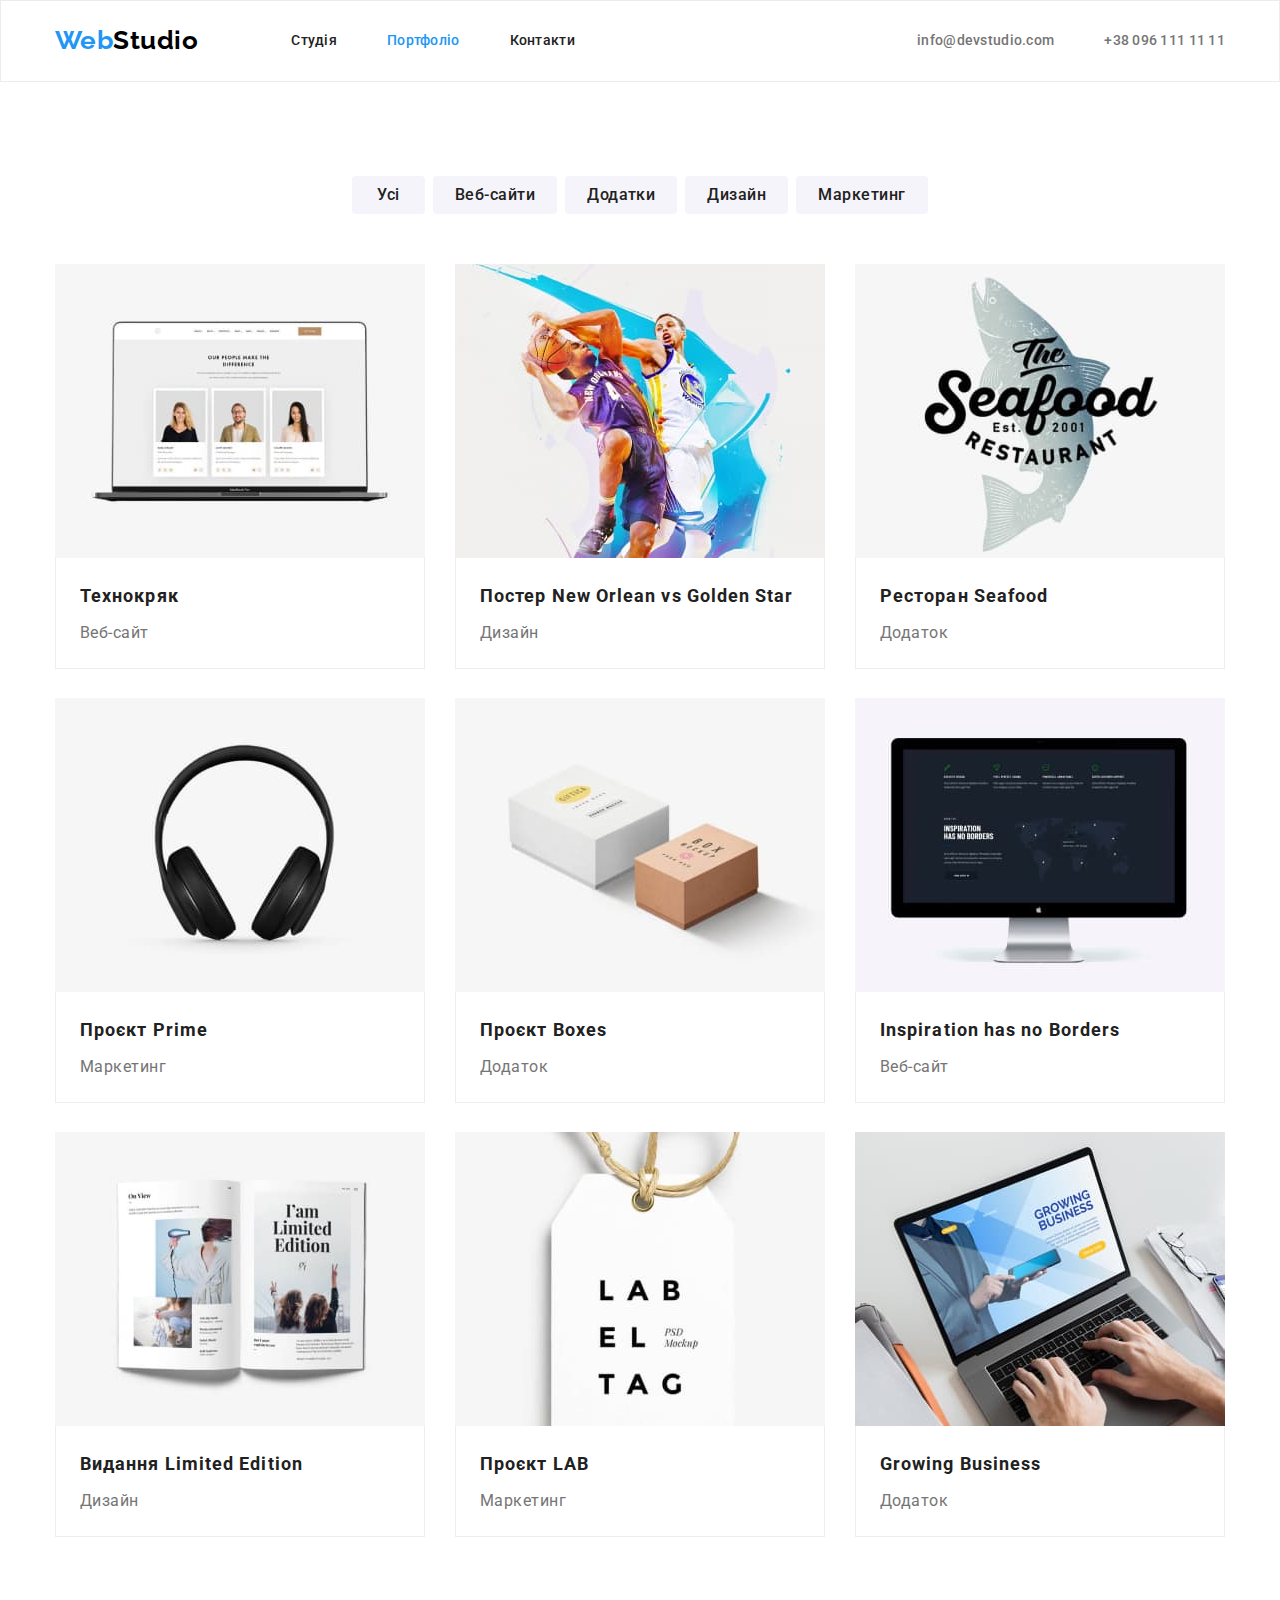
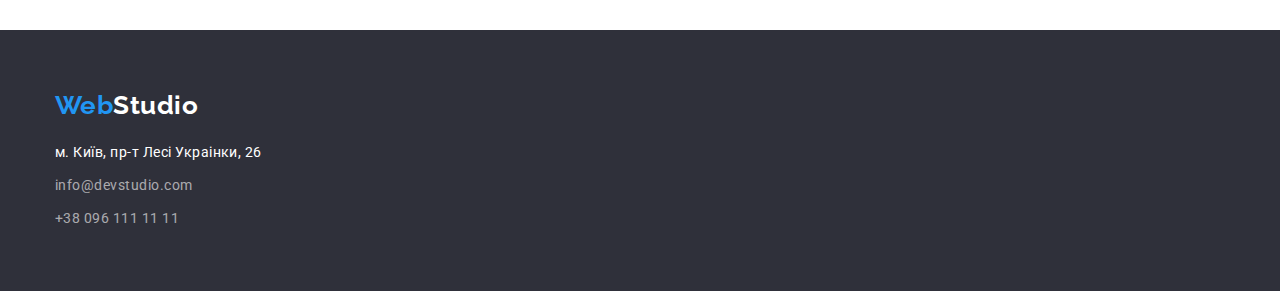
==== portfolio.html @ b3b98d6d "Initial commit" ====
<!DOCTYPE html>
<html lang="uk">
  <head>
    <meta charset="UTF-8" />
    <meta http-equiv="X-UA-Compatible" content="IE=edge" />
    <meta name="viewport" content="width=device-width, initial-scale=1.0" />
    <title>Document</title>
    <link rel="preconnect" href="https://fonts.googleapis.com" />
    <link rel="preconnect" href="https://fonts.gstatic.com" crossorigin />
    <link rel="preconnect" href="https://fonts.googleapis.com" />
    <link rel="preconnect" href="https://fonts.gstatic.com" crossorigin />
    <link href="https://fonts.googleapis.com/css2?family=Raleway:wght@700&family=Roboto:wght@400;500;700;900&display=swap" rel="stylesheet" />
    <link
      rel="stylesheet"
      href="https://cdnjs.cloudflare.com/ajax/libs/modern-normalize/1.1.0/modern-normalize.min.css"
      integrity="sha512-wpPYUAdjBVSE4KJnH1VR1HeZfpl1ub8YT/NKx4PuQ5NmX2tKuGu6U/JRp5y+Y8XG2tV+wKQpNHVUX03MfMFn9Q=="
      crossorigin="anonymous"
      referrerpolicy="no-referrer"
    />
    <link rel="stylesheet" href="./css/styles.css" />
  </head>
  <body>
    <header class="header">
      <div class="container row">
        <nav class="nav row">
          <a href="./index.html" class="logo"><span class="logo web">Web</span>Studio</a>
          <ul class="nav list">
            <li class="nav-items"><a href="./index.html" class="nav-link">Студія</a></li>
            <li class="nav-items"><a href="./portfolio.html" class="nav-link current">Портфоліо</a></li>
            <li class="nav-items"><a href="#" class="nav-link">Контакти</a></li>
          </ul>
        </nav>
        <ul class="connection list">
          <li class="connection-items"><a href="mailto:info@devstudio.com" class="connection-link">info@devstudio.com</a></li>
          <li class="connection-items"><a href="tel:+380961111111" class="connection-link">+38 096 111 11 11</a></li>
        </ul>
      </div>
    </header>
    <main class="portfolio-main">
      <section class="filters section">
        <div class="container">
          <h1 class="visually-hidden">Портфоліо</h1>
          <ul class="filters list">
            <li class="items-btn"><button type="button" class="filters-btn all">Усі</button></li>
            <li class="items-btn"><button type="button" class="filters-btn">Веб-сайти</button></li>
            <li class="items-btn"><button type="button" class="filters-btn">Додатки</button></li>
            <li class="items-btn"><button type="button" class="filters-btn">Дизайн</button></li>
            <li class="items-btn"><button type="button" class="filters-btn">Маркетинг</button></li>
          </ul>
          <ul class="project list">
            <li class="items">
              <a href="#" target="_blank" rel="noopener noreferrer" class="link"
                ><img src="./images/portfolio/img.jpg" alt="Веб-сайт" width="370" height="294" class="project-img" />
                <div class="caption-box"> <h2 class="caption">Технокряк</h2> <p class="text">Веб-сайт</p></div></a
              ></li
            >
            <li class="items"
              ><a href="#" target="_blank" rel="noopener noreferrer" class="link"
                ><img src="./images/portfolio/img1.jpg" alt="Дізайн" width="370" height="294" class="project-img" />
                <div class="caption-box"><h2 class="caption">Постер New Orlean vs Golden Star</h2> <p class="text">Дизайн</p></div></a
              ></li
            >
            <li class="items"
              ><a href="#" target="_blank" rel="noopener noreferrer" class="link"
                ><img src="./images/portfolio/img2.jpg" alt="Додаток" width="370" height="294" class="project-img" />
                <div class="caption-box"><h2 class="caption">Ресторан Seafood</h2> <p class="text">Додаток</p></div></a
              ></li
            >
            <li class="items"
              ><a href="#" target="_blank" rel="noopener noreferrer" class="link"
                ><img src="./images/portfolio/img3.jpg" alt="Маркетинг" width="370" height="294" class="project-img" />
                <div class="caption-box"><h2 class="caption">Проєкт Prime</h2> <p class="text">Маркетинг</p></div></a
              ></li
            >
            <li class="items"
              ><a href="#" target="_blank" rel="noopener noreferrer" class="link"
                ><img src="./images/portfolio/img4.jpg" alt="Додаток" width="370" height="294" class="project-img" />
                <div class="caption-box"> <h2 class="caption">Проєкт Boxes</h2> <p class="text">Додаток</p></div></a
              ></li
            >
            <li class="items"
              ><a href="#" target="_blank" rel="noopener noreferrer" class="link"
                ><img src="./images/portfolio/img5.jpg" alt="Веб-сайт" width="370" height="294" class="project-img" />
                <div class="caption-box"> <h2 class="caption">Inspiration has no Borders</h2> <p class="text">Веб-сайт</p></div></a
              ></li
            >
            <li class="items"
              ><a href="#" target="_blank" rel="noopener noreferrer" class="link"
                ><img src="./images/portfolio/img6.jpg" alt="Дізайн" width="370" height="294" class="project-img" />
                <div class="caption-box"> <h2 class="caption">Видання Limited Edition</h2> <p class="text">Дизайн</p></div></a
              ></li
            >
            <li class="items"
              ><a href="#" target="_blank" rel="noopener noreferrer" class="link"
                ><img src="./images/portfolio/img7.jpg" alt="Маркетинг" width="370" height="294" class="project-img" />
                <div class="caption-box"> <h2 class="caption">Проєкт LAB</h2> <p class="text">Маркетинг</p></div></a
              ></li
            >
            <li class="items"
              ><a href="#" target="_blank" rel="noopener noreferrer" class="link"
                ><img src="./images/portfolio/img8.jpg" alt="Додаток" width="370" height="294" class="project-img" />
                <div class="caption-box"> <h2 class="caption">Growing Business</h2> <p class="text">Додаток</p></div></a
              ></li
            >
          </ul>
        </div>
      </section>
    </main>
    <footer class="footer">
      <div class="container">
        <a href="./index.html" class="footer-logo"><span class="logo web">Web</span>Studio</a>
        <address class="address">
          <ul class="address list">
            <li class="address-items"
              ><a href="https://goo.gl/maps/CPtrU1FHBa2aNyZL9" target="_blank" rel="noopener noreferrer nofollow" class="map">м. Київ, пр-т Лесі Украінки, 26</a></li
            >
            <li class="address-items"><a href="mailto:info@devstudio.com" class="address-connection">info@devstudio.com</a></li>
            <li class="address-items"><a href="tel:+380961111111" class="address-connection">+38 096 111 11 11</a></li>
          </ul>
        </address>
      </div>
    </footer>
  </body>
</html>
---- css/styles.css ----
html {
    box-sizing: border-box;
}

*,
*::before,
*::after {
    box-sizing: inherit;
}


:root{
 /* Text colors */
--primary-text-color:#757575;
--title-text-color:#212121;
--accent-color:#2196F3;
--logo-color:#000000;
--header-line:#ECECEC;
--portfolio-line: #EEEEEE;
--footer-adres-color:rgba(255, 255, 255, 0.6);

    /* Background colors */
--primary-wite-color:#ffffff;
--main-block-color:#2F303A;
--secondary-bg-color:#F5F4FA;
--button-hover-bg:#188CE8;

}

.visually-hidden {
    position: absolute;
    white-space: nowrap;
    width: 1px;
    height: 1px;
    overflow: hidden;
    border: 0;
    padding: 0;
    clip: rect(0 0 0 0);
    clip-path: inset(50%);
    margin: -1px;
}
.section{
    padding-top: 94px;
    padding-bottom: 94px;
}
.container{
    width: 1200px;
    padding-left: 15px;
    padding-right: 15px;
    margin: 0 auto;

}
.list{
    list-style: none;
    margin: 0;
    padding: 0;
}
body{
    margin: 0;
    letter-spacing: 0.03em;
    font-family: 'Roboto', sans-serif;
    color: var(--primary-text-color);
    background-color:var(--primary-wite-color)
    
    
}

/* reset */
h1,h2,h3,h4,h5,h6,p{
    margin: 0;
}
img{
    display: block;
}
/* Header */
.header{
    border: 1px solid var(--header-line)
}
.row{
    display: flex;
    align-items:center;
}

a.logo{
    margin-right: 93px;
    padding-top: 24px;
    padding-bottom: 25px;
}
.nav.list{
    display: flex;
}
.nav-items:not(:last-child){
margin-right: 50px;
}
.logo{

    text-decoration: none;
   color: var(--logo-color); 
    font-family: 'Raleway',sans-serif;
    font-weight: 700;
    font-size: 26px;
    line-height: 1.19;
}
.web{
    color: var(--accent-color);
}   
.nav-link{
    display: block;
    padding-top: 32px;
    padding-bottom: 32px;

    text-decoration: none;
    color: var(--title-text-color);
    font-weight: 500;
    font-size: 14px;
        line-height: 1.14;
        letter-spacing: 0.02em;

}
.nav-link:hover,
.nav-link:focus {
    color: var(--accent-color);
}

.nav-link.current{
color: var(--accent-color);
}
.connection.list{
    display: flex;
    margin-left: auto;
 
}
.connection-link{
    display: block;
    padding-top: 32px;
    padding-bottom: 32px;

    text-decoration: none;
    color: var(--primary-text-color);
    font-weight: 500;
    font-size: 14px;
    line-height: 1.14;
    letter-spacing: 0.02em;
}
.connection-link:hover,
.connection-link:focus{
    color: var(--accent-color);
}
.connection-items:not(:last-child) {
    margin-right: 50px;
}

/* Hero */
.hero{
    background-color: var(--main-block-color);
    text-align: center;
    
}
.hero-box{
    padding-top: 200px;
    padding-bottom: 200px;
}
.hero-slogan{
    width: 700px;
    margin-left: auto;
    margin-right: auto;
    color: var(--primary-wite-color);
    font-weight: 900;
        font-size: 44px;
        line-height: 1.36;
        letter-spacing: 0.06em;
        text-transform: uppercase;
        margin-bottom: 30px;
}
.button-primary{
    min-width: 216px;
    height: 50px;
    padding: 10px 32px;
    border: transparent;
        box-shadow: 0px 4px 4px rgba(0, 0, 0, 0.15);
        border-radius: 4px;
    color: var(--primary-wite-color);
    background-color: var(--accent-color);
    cursor: pointer;
    font-family: inherit;
    font-weight: 700;
        font-size: 16px;
        line-height: 1.88;
        letter-spacing: 0.06em;
}
.button-primary:hover,
.button-primary:focus{
    background-color:var(--button-hover-bg)
}
/* Main */
.caption{
    color: var(--title-text-color);
}

.text{
    color: var(--primary-text-color);
}
.title{
    color: var(--title-text-color);
    font-weight: 700;
        font-size: 36px;
        line-height: 1.16;
        text-align: center;
}
.peculiarities.list{
    display: flex;
        justify-content: space-between;
}
.peculiarities-items:not(:last-child) {
    margin-right: 30px;
}
.peculiarities-items{
    width: 270px;
}

.peculiarities .caption {
    margin-bottom: 10px;
    font-weight: 700;
    font-size: 14px;
    line-height: 1.14;
    text-transform: uppercase;
}
.peculiarities .text{
        font-size: 14px;
        line-height: 1.71;
        
}
.work.section {
    padding-top: 0;
}
.work.list{
    display: flex;
        justify-content: space-between;
}
.work .title,
.command .title {
    margin-bottom: 50px;
}
.command.list{
    display: flex;
    justify-content:space-between;
}
.command {
    background-color: var(--secondary-bg-color);
}
.command-items{
    width: 270px;
    height: 368px;
    background-color: var(--primary-wite-color);
    box-shadow: 0px 1px 3px rgba(0, 0, 0, 0.12), 0px 1px 1px rgba(0, 0, 0, 0.14), 0px 2px 1px rgba(0, 0, 0, 0.2);
        border-radius: 0px 0px 4px 4px;
}
.command-items:not(:last-child) {
    margin-right: 30px;
}
.command .caption{
    margin-bottom: 10px;
    font-weight: 500;
        font-size: 16px;
        line-height: 1.18;
     text-align: center;
}
.command .text{
    font-size: 16px;
        line-height: 1.18;
     text-align: center;
}
.command-box{
    padding: 30px;
}

/* footer */
.footer{
    background-color: var(--main-block-color);
}
.footer{
    padding-top: 60px;
    padding-bottom: 60px;
}
.footer-logo{
    display: block;
    margin-bottom: 20px;
    text-decoration: none;
    color: var(--primary-wite-color);
    font-family: 'Raleway', sans-serif;
        font-weight: 700;
        font-size: 26px;
        line-height: 1.19;
}
.map{
    text-decoration: none;
    color: var(--primary-wite-color);
    font-size: 14px;
        line-height: 1.71;
}
.map:hover,
.map:focus{
color: var(--accent-color);
}
.address-connection{
    text-decoration: none;
color: var(--footer-adres-color);
font-size: 14px;
    line-height: 1.71;
}
.address-items:not(:last-child){
    margin-bottom: 9px;
}
.address{
    width: 230;
    height: 80;
    font-style: normal;
}

.address-connection:hover,
.address-connection:focus{
    color: var(--accent-color);
}
/* Portfolio */
.filters.list{
    display: flex;
    justify-content: center;
    margin-bottom: 50px;
}
.items-btn:not(:last-child) {
    margin-right: 8px;
   
}
.filters-btn{
    letter-spacing: 0.03em;
        min-height: 38px;
        padding: 6px 22px;
    cursor: pointer;
    color: var(--title-text-color);
    background-color: var(--secondary-bg-color);
    font-family: inherit;
    font-weight: 500;
        font-size: 16px;
        line-height: 1.62;
      text-align: center;
    border-radius: 4px;
    border: transparent;

}
.filters-btn:hover,
.filters-btn:focus{
    color: var(--primary-wite-color);
    background-color: var(--accent-color);
    box-shadow: 0px 3px 1px rgba(0, 0, 0, 0.1), 0px 1px 2px rgba(0, 0, 0, 0.08), 0px 2px 2px rgba(0, 0, 0, 0.12);
}
.all{
padding: 6px 25px;
}
.project.list{
    display: flex;
    flex-wrap: wrap;
    margin-bottom: -30px;
    margin-right: -30px;
}
.project .items{
width: 370px;
height: 404px;
margin-right: 30px;
margin-bottom: 30px;

}

.project .caption{
    margin-bottom: 4px;
font-weight: 700;
    font-size: 18px;
    line-height: 2;
     letter-spacing: 0.06em;
}
.caption-box{
    padding: 20px 24px;
    border-right-width: 1px;
        border-right-style: solid;
        border-right-color: var(--portfolio-line);
    
        border-bottom-width: 1px;
        border-bottom-style: solid;
        border-bottom-color: var(--portfolio-line);
    
        border-left-width: 1px;
        border-left-style: solid;
        border-left-color: var(--portfolio-line);
}

.project .text{
font-size: 16px;
    line-height: 1.88;
}
.project .link{
    text-decoration: none;
}
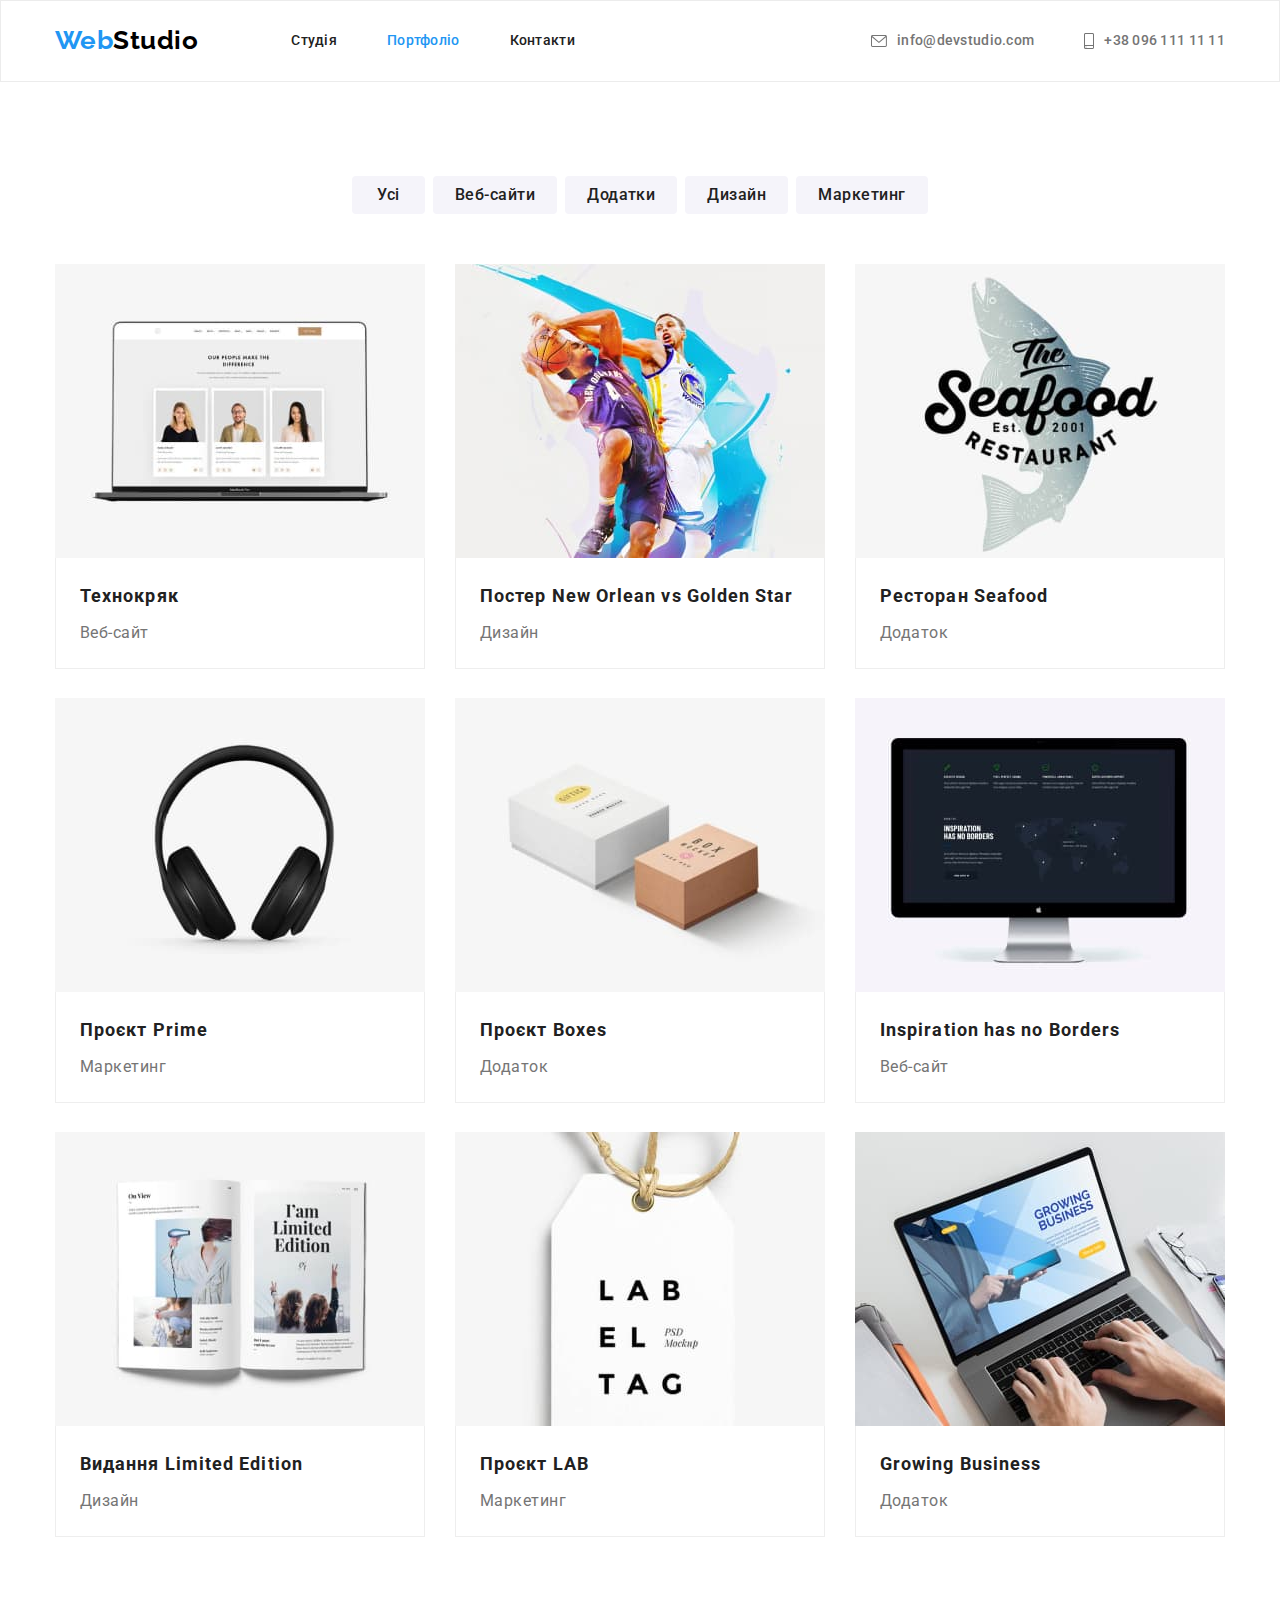
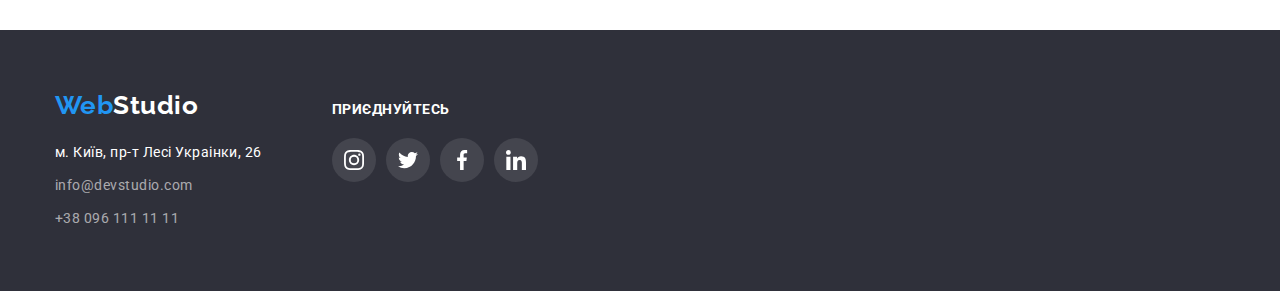
==== commit eb2a9c1d: "completed homework" ====
--- a/portfolio.html
+++ b/portfolio.html
@@ -31,8 +31,17 @@
           </ul>
         </nav>
         <ul class="connection list">
-          <li class="connection-items"><a href="mailto:info@devstudio.com" class="connection-link">info@devstudio.com</a></li>
-          <li class="connection-items"><a href="tel:+380961111111" class="connection-link">+38 096 111 11 11</a></li>
+          <li class="connection-items"
+            ><a href="mailto:info@devstudio.com" class="connection-link"
+              ><svg class="connection-icons" width="16" height="12">
+                <use href="./images/icons.svg#envelope"></use></svg>info@devstudio.com</a
+            ></li
+          >
+          <li class="connection-items"
+            ><a href="tel:+380961111111" class="connection-link"
+              ><svg class="connection-icons" width="10" height="16">
+                <use href="./images/icons.svg#smartphone"></use></svg>+38 096 111 11 11</a></li
+          >
         </ul>
       </div>
     </header>
@@ -108,16 +117,39 @@
     </main>
     <footer class="footer">
       <div class="container">
-        <a href="./index.html" class="footer-logo"><span class="logo web">Web</span>Studio</a>
-        <address class="address">
-          <ul class="address list">
-            <li class="address-items"
-              ><a href="https://goo.gl/maps/CPtrU1FHBa2aNyZL9" target="_blank" rel="noopener noreferrer nofollow" class="map">м. Київ, пр-т Лесі Украінки, 26</a></li
-            >
-            <li class="address-items"><a href="mailto:info@devstudio.com" class="address-connection">info@devstudio.com</a></li>
-            <li class="address-items"><a href="tel:+380961111111" class="address-connection">+38 096 111 11 11</a></li>
+        <div class="adres-box">
+          <a href="./index.html" class="footer-logo"><span class="logo web">Web</span>Studio</a>
+          <address class="address">
+            <ul class="address list">
+              <li class="address-items"
+                ><a href="https://goo.gl/maps/CPtrU1FHBa2aNyZL9" target="_blank" rel="noopener noreferrer nofollow" class="map">м. Київ, пр-т Лесі Украінки, 26</a></li
+              >
+              <li class="address-items"><a href="mailto:info@devstudio.com" class="address-connection">info@devstudio.com</a></li>
+              <li class="address-items"><a href="tel:+380961111111" class="address-connection">+38 096 111 11 11</a></li>
+            </ul>
+          </address>
+        </div>
+        <div class="join-box">
+          <h2 class="join-title">Приєднуйтесь</h2>
+          <ul class="socials list">
+            <li class="join-items"
+              ><a class="join-link link" href="https://www.instagram.com" target="_blank" rel="noopener noreferrer nofollow" aria-label="instagram"
+                ><svg class="join-icon" width="20" height="20"><use href="./images/icons.svg#instagram"></use></svg></a
+            ></li>
+            <li class="join-items"
+              ><a class="join-link link" href="https://twitter.com" target="_blank" rel="noopener noreferrer nofollow" aria-label="twitter"
+                ><svg class="join-icon" width="20" height="20"><use href="./images/icons.svg#twitter"></use></svg></a
+            ></li>
+            <li class="join-items"
+              ><a class="join-link link" href="https://facebook.com" target="_blank" rel="noopener noreferrer nofollow" aria-label="facebook"
+                ><svg class="join-icon" width="20" height="20"><use href="./images/icons.svg#facebook"></use></svg></a
+            ></li>
+            <li class="join-items"
+              ><a class="join-link link" href="https://linkedin.com" target="_blank" rel="noopener noreferrer nofollow" aria-label="linkedin"
+                ><svg class="join-icon" width="20" height="20"><use href="./images/icons.svg#linkedin"></use></svg></a
+            ></li>
           </ul>
-        </address>
+        </div>
       </div>
     </footer>
   </body>
--- a/css/styles.css
+++ b/css/styles.css
@@ -18,13 +18,14 @@
 --header-line:#ECECEC;
 --portfolio-line: #EEEEEE;
 --footer-adres-color:rgba(255, 255, 255, 0.6);
-
+--icon-collor:#AFB1B8;
     /* Background colors */
 --primary-wite-color:#ffffff;
 --main-block-color:#2F303A;
 --secondary-bg-color:#F5F4FA;
 --button-hover-bg:#188CE8;
-
+--hero-bg:#C4C4C4;
+--icon-bg-color:rgba(255, 255, 255, 0.1);
 }
 
 .visually-hidden {
@@ -128,10 +129,10 @@
 .connection.list{
     display: flex;
     margin-left: auto;
- 
 }
 .connection-link{
-    display: block;
+    display: flex;
+    align-items: center;
     padding-top: 32px;
     padding-bottom: 32px;
 
@@ -142,23 +143,34 @@
     line-height: 1.14;
     letter-spacing: 0.02em;
 }
+
+.connection-items:not(:last-child) {
+    margin-right: 50px;
+}
+
 .connection-link:hover,
 .connection-link:focus{
     color: var(--accent-color);
 }
-.connection-items:not(:last-child) {
-    margin-right: 50px;
-}
+.connection-icons{
+    fill: currentColor;
+    margin-right: 10px;
+} 
 
 /* Hero */
 .hero{
-    background-color: var(--main-block-color);
+    
+    background-image:linear-gradient( to right,rgba(47, 48, 58, 0.4), rgba(47, 48, 58, 0.4)),  url(../images/Hero.jpg);
+    background-repeat: no-repeat;
+    background-position: center;
+    background-color: var(--hero-bg);
     text-align: center;
-    
-}
-.hero-box{
     padding-top: 200px;
     padding-bottom: 200px;
+    max-width: 1600px;
+    height: 600px;
+    margin-left: auto;
+    margin-right: auto;
 }
 .hero-slogan{
     width: 700px;
@@ -217,6 +229,16 @@
 .peculiarities-items{
     width: 270px;
 }
+.peculiarities-box{
+    height: 120px;
+    margin-bottom: 30px;
+    padding: 25px 100px;
+    display: flex;
+    background-color: var(--secondary-bg-color);
+    align-items: center;
+        justify-content: center;
+        border-radius: 4px;
+}
 
 .peculiarities .caption {
     margin-bottom: 10px;
@@ -238,7 +260,8 @@
         justify-content: space-between;
 }
 .work .title,
-.command .title {
+.command .title,
+.clients .title {
     margin-bottom: 50px;
 }
 .command.list{
@@ -250,7 +273,7 @@
 }
 .command-items{
     width: 270px;
-    height: 368px;
+    height: 428px;
     background-color: var(--primary-wite-color);
     box-shadow: 0px 1px 3px rgba(0, 0, 0, 0.12), 0px 1px 1px rgba(0, 0, 0, 0.14), 0px 2px 1px rgba(0, 0, 0, 0.2);
         border-radius: 0px 0px 4px 4px;
@@ -266,13 +289,71 @@
      text-align: center;
 }
 .command .text{
+    margin-bottom: 16px;
     font-size: 16px;
         line-height: 1.18;
      text-align: center;
 }
 .command-box{
-    padding: 30px;
-}
+    padding:30px 32px;
+}
+.socials{
+    display: flex;
+    justify-content: center;
+    
+}
+
+.socials-link{
+    width: 44px;
+    height: 44px;
+    display: flex;
+    align-items: center;
+    justify-content: center;
+    background-color: var(--primary-wite-color);
+    border-radius: 50%;
+}
+.socials-icon{
+    fill: var(--icon-collor);
+}
+.socials-link:hover .socials-icon,
+.socials-link:focus .socials-icon{
+    fill: var(--primary-wite-color);
+}
+.socials-link:hover,
+.socials-link:focus{
+    background-color: var(--accent-color);
+}
+
+.socials-items:not(:last-child){
+    margin-right: 10px;
+}
+/* Clients */
+.clients-list{
+        display: flex;
+        align-items: center;
+        justify-content: center;
+}
+.clients-link{
+    display: flex;
+width: 170px;
+height: 92px;
+padding: 16px 32px;
+border: 1px solid ;
+border-radius: 4px;
+color: var(--icon-collor);
+}
+.clients-items:not(:last-child) {
+    margin-right: 30px;
+}
+
+.clients-icon{
+fill: currentColor;
+}
+.clients-link:hover,
+.clients-link:focus{
+    color: var(--accent-color);
+}
+
 
 /* footer */
 .footer{
@@ -281,6 +362,13 @@
 .footer{
     padding-top: 60px;
     padding-bottom: 60px;
+}
+.footer .container{
+    display: flex;
+    align-items: baseline;
+}
+.adres-box{
+    margin-right: 70px;
 }
 .footer-logo{
     display: block;
@@ -321,6 +409,40 @@
 .address-connection:focus{
     color: var(--accent-color);
 }
+.join-box{
+    display: flex;
+    flex-direction: column;
+}
+.join-title{
+        font-weight: 700;
+        font-size: 14px;
+        line-height: 1.14;
+text-transform: uppercase;
+        color:var(--primary-wite-color);
+        margin-bottom: 20px;
+}
+.join-link {
+    width: 44px;
+    height: 44px;
+    display: flex;
+    align-items: center;
+    justify-content: center;
+    background-color: var(--icon-bg-color);
+    border-radius: 50%;
+}
+
+.join-icon {
+    fill: var(--primary-wite-color);
+}
+
+.join-link:hover,
+.join-link:focus {
+    background-color: var(--accent-color);
+}
+.join-items:not(:last-child) {
+    margin-right: 10px;
+}
+
 /* Portfolio */
 .filters.list{
     display: flex;
@@ -391,7 +513,10 @@
         border-left-style: solid;
         border-left-color: var(--portfolio-line);
 }
-
+.project .items:hover,
+.project .items:focus{
+    box-shadow: 0px 1px 1px rgba(0, 0, 0, 0.12), 0px 4px 4px rgba(0, 0, 0, 0.06), 1px 4px 6px rgba(0, 0, 0, 0.16);
+}
 .project .text{
 font-size: 16px;
     line-height: 1.88;
